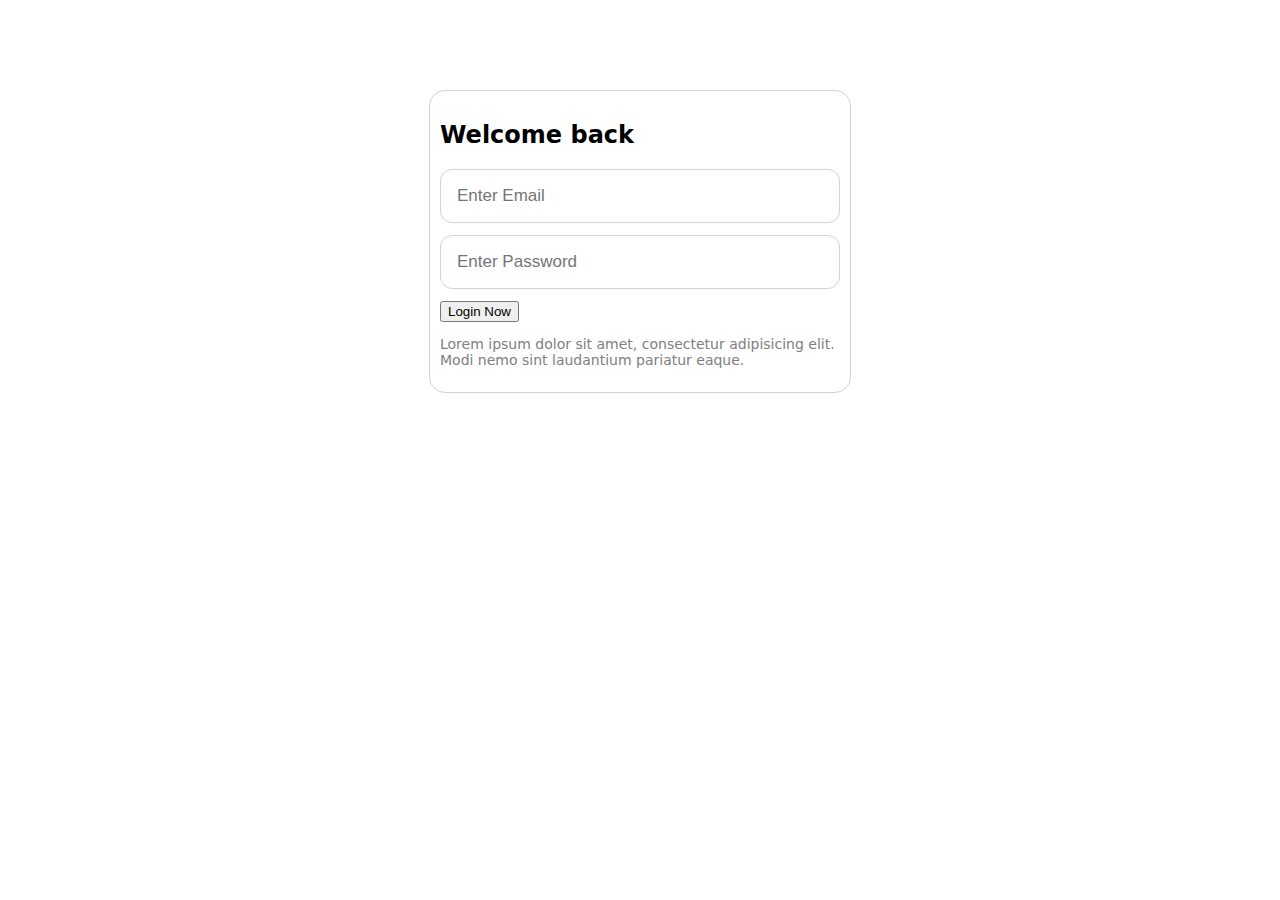
==== Assignment4/index4.html @ a6248356 "Initial commit" ====
<!DOCTYPE html>
<html lang="en">
<head>
    <meta charset="UTF-8">
    <meta name="viewport" content="width=device-width, initial-scale=1.0">
    <title>Document</title>
    <link rel="stylesheet" href="style4.css">
</head>
<body>
    <div class="login">
        <h2>Welcome back</h2>
        <input type="text" class="input" placeholder="Enter Email">
        <input type="password" class="input" placeholder="Enter Password">
        <button class="btn">Login Now</button>
        <p class="small">Lorem ipsum dolor sit amet, consectetur adipisicing elit. Modi nemo sint laudantium pariatur eaque.</p>

    </div>
</body>
</html>
---- Assignment4/style4.css ----
.login{
    width: 400px;
    border: 1px solid lightgray;
    border-radius: 16px;
    padding: 10px;
    margin: 90px auto;
    font-family: system-ui, -apple-system, BlinkMacSystemFont, 'Segoe UI', Roboto, Oxygen, Ubuntu, Cantarell, 'Open Sans', 'Helvetica Neue', sans-serif;
}
.input{
    border: 1px solid lightgray;
    border-radius: 12px;
    font-size: 17px;
    width: 100%;
    margin-bottom: 12px;
    padding: 16px;
    /*  */
    box-sizing: border-box;
}
.small{
    font-size: 14px;
    color: gray;
}
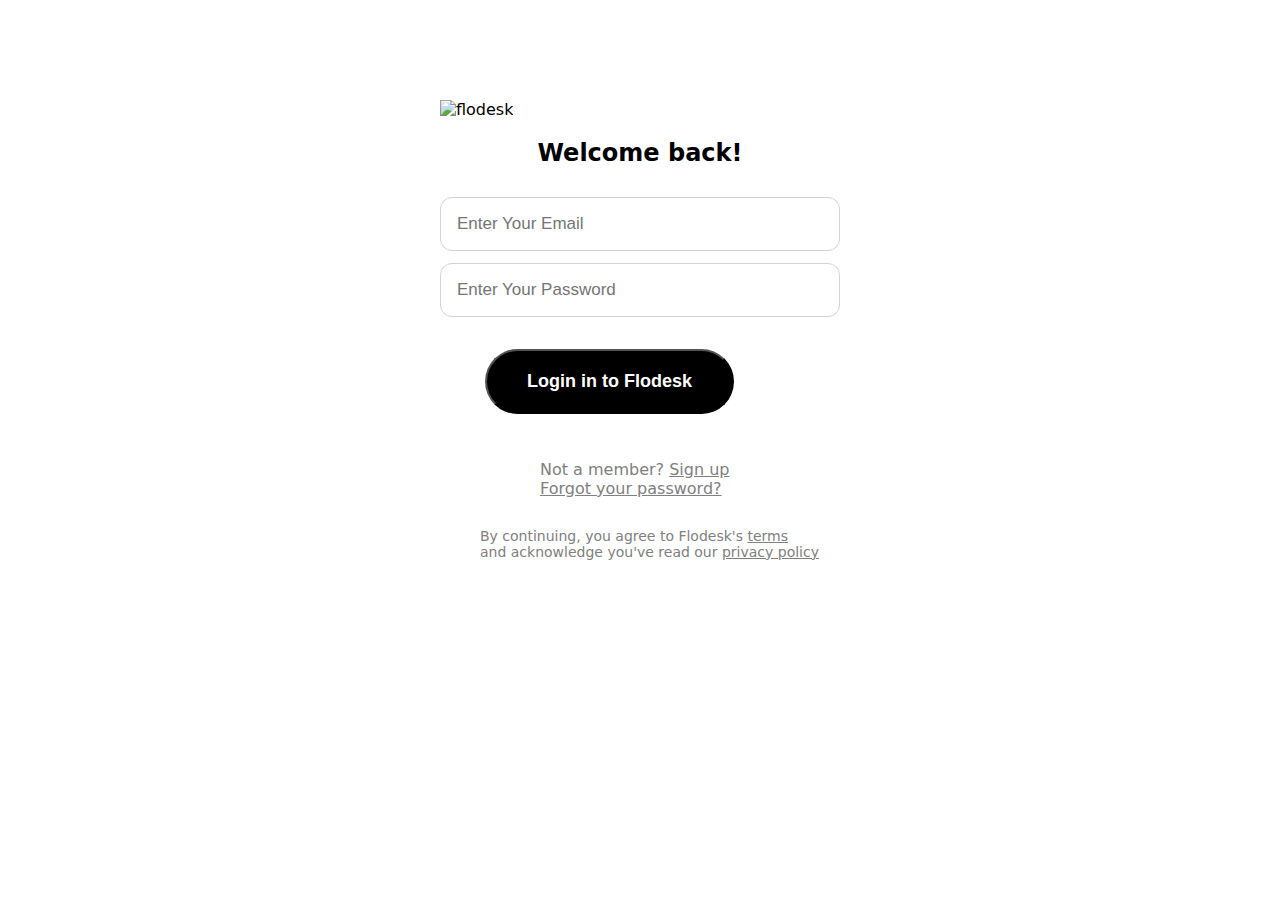
==== commit 86f3bfd4: "assignment-4" ====
--- a/Assignment4/index4.html
+++ b/Assignment4/index4.html
@@ -8,11 +8,15 @@
 </head>
 <body>
     <div class="login">
-        <h2>Welcome back</h2>
-        <input type="text" class="input" placeholder="Enter Email">
-        <input type="password" class="input" placeholder="Enter Password">
-        <button class="btn">Login Now</button>
-        <p class="small">Lorem ipsum dolor sit amet, consectetur adipisicing elit. Modi nemo sint laudantium pariatur eaque.</p>
+        <img src="capture.png" alt="flodesk">
+        <h2 style="text-align: center">Welcome back!</h2>
+        <input type="text" class="input" placeholder="Enter Your Email">
+        <input type="password" class="input" placeholder="Enter Your Password">
+        <button class="btn">Login in to Flodesk</button>
+        <p class="text1">Not a member? <u>Sign up <br>
+            Forgot your password?</u></p>
+        <p class="text2">By continuing, you agree to Flodesk's <u>terms</u><br>
+            and acknowledge you've read our <u>privacy policy</u></p>
 
     </div>
 </body>
--- a/Assignment4/style4.css
+++ b/Assignment4/style4.css
@@ -1,7 +1,6 @@
 
 .login{
     width: 400px;
-    border: 1px solid lightgray;
     border-radius: 16px;
     padding: 10px;
     margin: 90px auto;
@@ -20,4 +19,33 @@
 .small{
     font-size: 14px;
     color: gray;
+}
+
+.btn{
+    padding: 20px 40px 20px 40px;
+    background-color:black;
+    color:white;
+    border-radius:50px;
+    font-weight: 900;
+    font-size: 18px;
+    margin-left:45px;
+    margin-top:20px;
+    margin-bottom:30px;
+}
+
+h2{
+    font-weight:600;
+    margin-bottom: 30px;
+}
+
+.text1{
+color:grey;
+margin-left:100px;
+margin-bottom: 30px;
+}
+
+.text2{
+color:grey;
+margin-left:40px;
+font-size: 14px;
 }